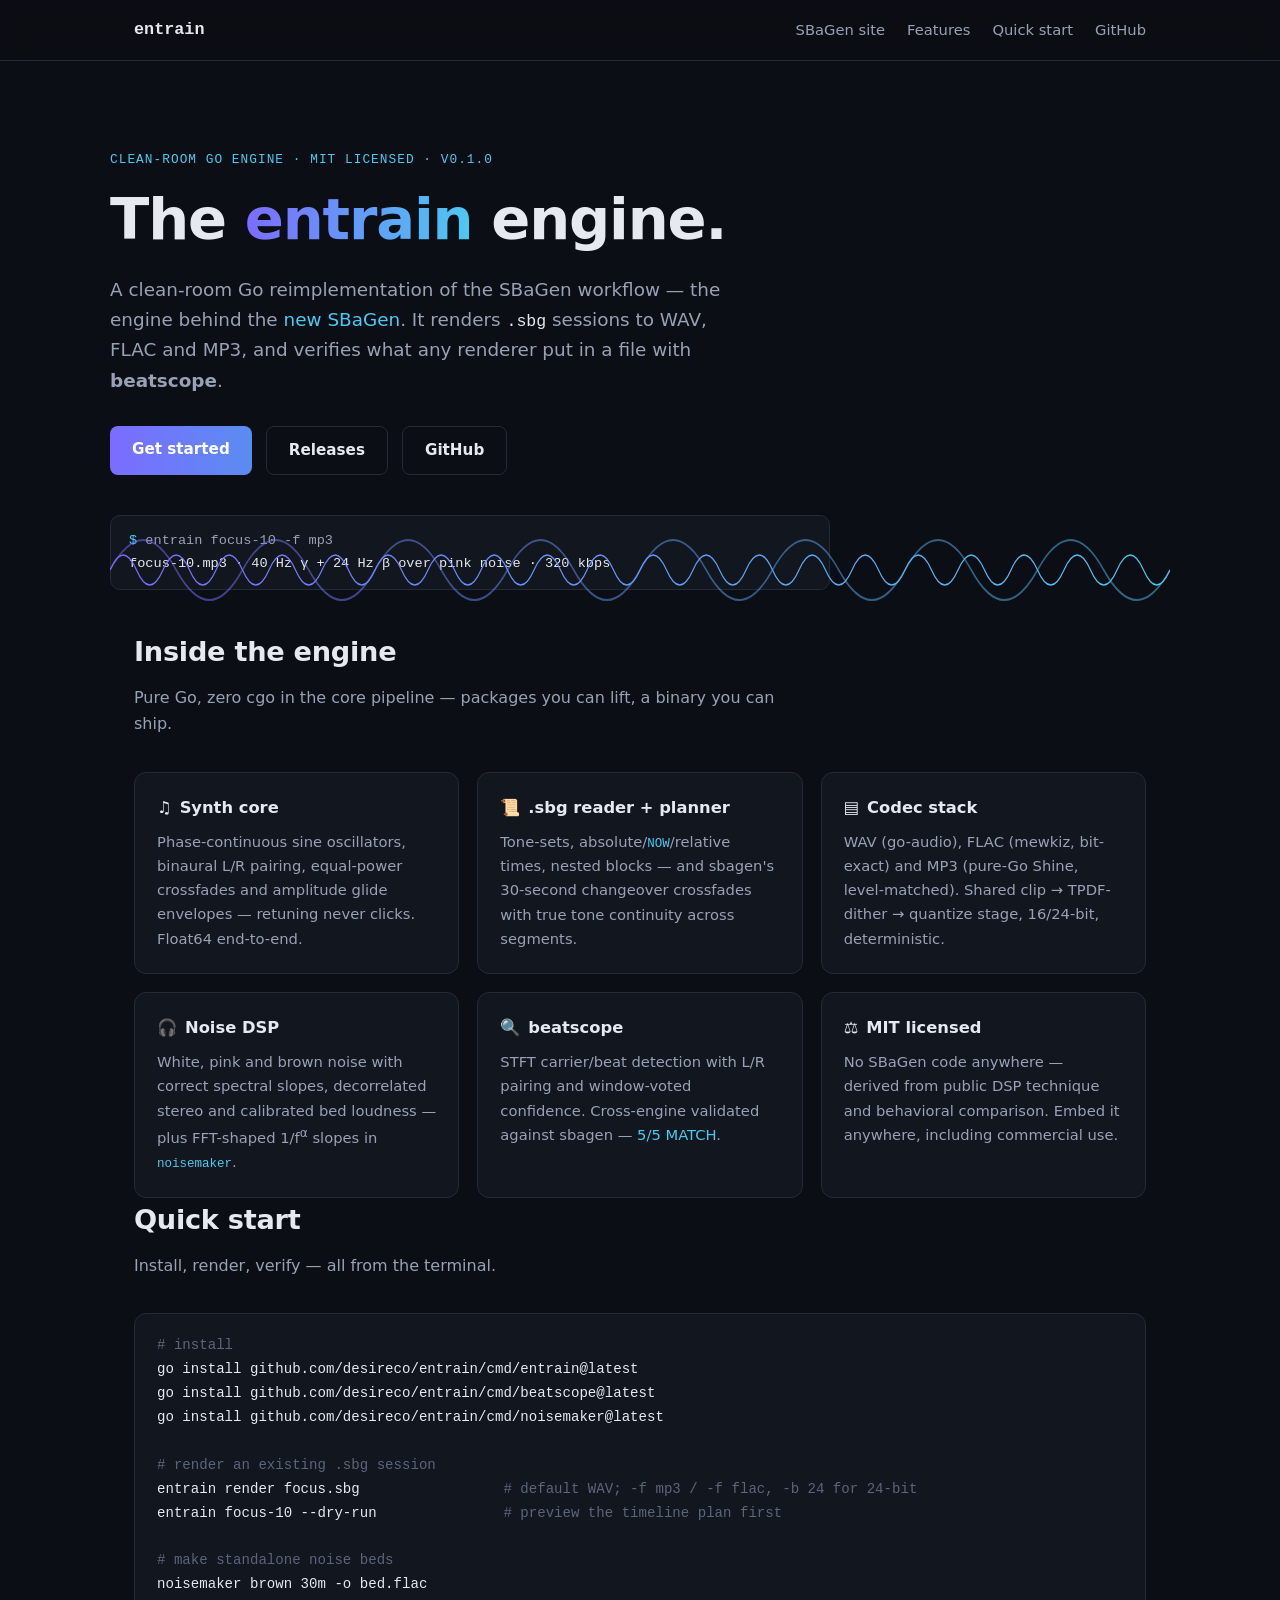
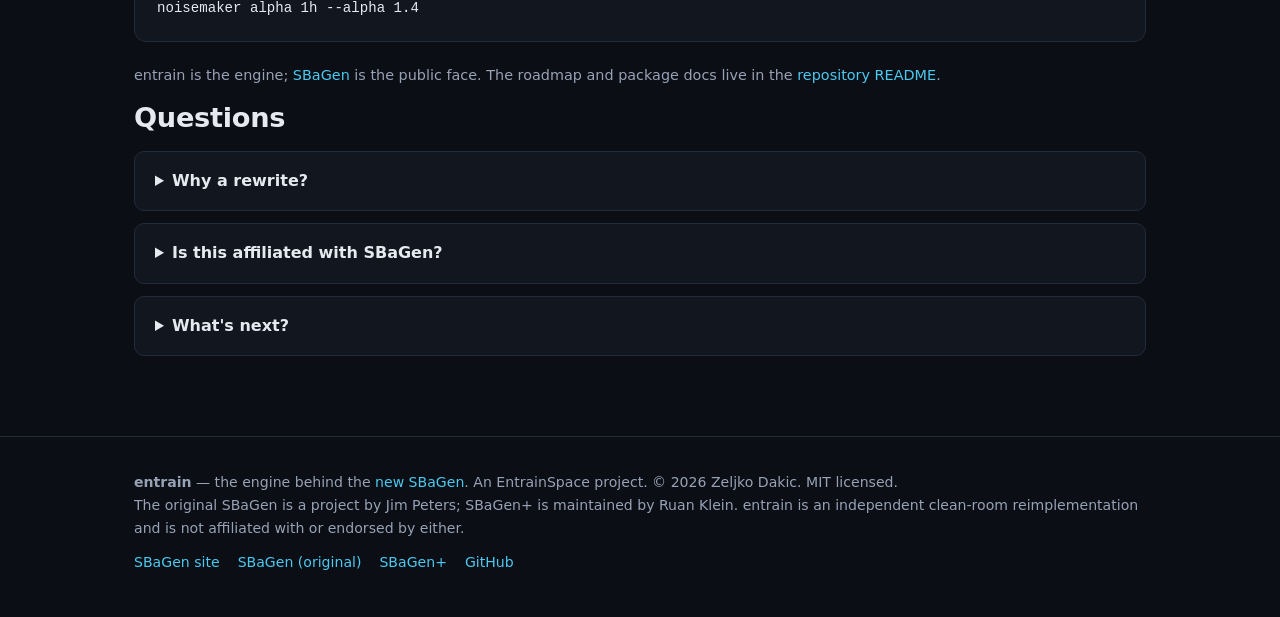
==== site/engine/index.html @ 79f9a6fe "site: two homepages — SBaGen at /, entrain engine page at /engine/ / stays the SBaGen-branded public" ====
<!doctype html>
<html lang="en">
<head>
<meta charset="utf-8">
<meta name="viewport" content="width=device-width, initial-scale=1">
<title>entrain — the clean-room Go engine behind the new SBaGen</title>
<meta name="description" content="entrain is a clean-room Go reimplementation of the SBaGen workflow: render .sbg sessions to WAV, FLAC and MP3, analyze audio with beatscope. Pure Go, MIT licensed.">
<link rel="canonical" href="https://desireco.github.io/entrain/engine/">
<meta property="og:title" content="entrain — the engine behind the new SBaGen">
<meta property="og:description" content="Clean-room Go engine: .sbg rendering to WAV/FLAC/MP3, noise DSP, beatscope analyzer. MIT licensed.">
<meta property="og:url" content="https://desireco.github.io/entrain/engine/">
<meta property="og:type" content="website">
<link rel="icon" href="data:image/svg+xml,%3Csvg xmlns='http://www.w3.org/2000/svg' viewBox='0 0 32 32'%3E%3Crect width='32' height='32' rx='7' fill='%237c6cff'/%3E%3Cpath d='M4 16 Q 8 6 12 16 T 20 16 T 28 16' stroke='white' stroke-width='2.5' fill='none' stroke-linecap='round'/%3E%3C/svg%3E">
<style>
  :root {
    --bg: #0b0e14;
    --panel: #12161f;
    --border: #232a38;
    --text: #e6e9f0;
    --muted: #98a2b6;
    --accent: #7c6cff;
    --accent2: #4cc9f0;
    --mono: ui-monospace, "SF Mono", "Cascadia Code", Menlo, Consolas, monospace;
  }
  * { box-sizing: border-box; margin: 0; padding: 0; }
  html { scroll-behavior: smooth; }
  body {
    background: var(--bg);
    color: var(--text);
    font: 16px/1.65 system-ui, -apple-system, "Segoe UI", Roboto, sans-serif;
    -webkit-font-smoothing: antialiased;
  }
  a { color: var(--accent2); text-decoration: none; }
  a:hover { text-decoration: underline; }
  .container { max-width: 1060px; margin: 0 auto; padding: 0 24px; }

  header.nav {
    position: sticky; top: 0; z-index: 10;
    background: rgba(11, 14, 20, 0.82);
    backdrop-filter: blur(10px);
    border-bottom: 1px solid var(--border);
  }
  .nav-inner { display: flex; align-items: center; justify-content: space-between; height: 60px; }
  .brand { font-family: var(--mono); font-weight: 700; font-size: 1.05rem; color: var(--text); }
  .brand:hover { text-decoration: none; color: var(--accent2); }
  .nav nav { display: flex; gap: 22px; flex-wrap: wrap; }
  .nav nav a { color: var(--muted); font-size: 0.92rem; }
  .nav nav a:hover { color: var(--text); text-decoration: none; }

  .hero { position: relative; padding: 88px 0 40px; overflow: hidden; }
  .kicker {
    font-family: var(--mono); font-size: 0.8rem; letter-spacing: 0.08em;
    text-transform: uppercase; color: var(--accent2); margin-bottom: 18px;
  }
  h1 { font-size: clamp(2.4rem, 6vw, 3.6rem); line-height: 1.12; letter-spacing: -0.02em; }
  h1 .grad {
    background: linear-gradient(90deg, var(--accent), var(--accent2));
    -webkit-background-clip: text; background-clip: text; color: transparent;
  }
  .lede { max-width: 640px; margin: 22px 0 30px; font-size: 1.15rem; color: var(--muted); }
  .lede code { font-family: var(--mono); font-size: 0.9em; color: var(--text); }
  .cta { display: flex; gap: 14px; flex-wrap: wrap; margin-bottom: 40px; }
  .btn {
    display: inline-block; padding: 11px 22px; border-radius: 8px;
    font-weight: 600; font-size: 0.95rem; border: 1px solid var(--border);
    color: var(--text); transition: border-color .15s, transform .15s;
  }
  .btn:hover { text-decoration: none; border-color: var(--accent2); transform: translateY(-1px); }
  .btn.primary {
    background: linear-gradient(90deg, var(--accent), #5a8df0);
    border: none; color: #fff;
  }
  .term {
    font-family: var(--mono); font-size: 0.85rem;
    background: var(--panel); border: 1px solid var(--border); border-radius: 10px;
    padding: 14px 18px; max-width: 720px; overflow-x: auto; color: var(--muted);
  }
  .term .p { color: var(--accent2); }
  .term .o { color: var(--text); }
  .wave { position: absolute; inset: auto 0 0; height: 120px; pointer-events: none; }
  .wave svg { width: 100%; height: 100%; display: block; }
  .wave .fast { animation: pulse 4s ease-in-out infinite; }
  @keyframes pulse { 0%, 100% { opacity: 0.25; } 50% { opacity: 0.55; } }
  @media (prefers-reduced-motion: reduce) { .wave .fast { animation: none; } html { scroll-behavior: auto; } }

  section { padding: 72px 0 12px; }
  h2 { font-size: 1.7rem; letter-spacing: -0.01em; margin-bottom: 10px; }
  .section-lede { color: var(--muted); max-width: 680px; margin-bottom: 34px; }

  .features { display: grid; grid-template-columns: repeat(auto-fit, minmax(280px, 1fr)); gap: 18px; }
  .feat { background: var(--panel); border: 1px solid var(--border); border-radius: 12px; padding: 22px; }
  .feat h3 { font-size: 1.02rem; margin-bottom: 8px; }
  .feat h3 .ic { margin-right: 8px; }
  .feat p { color: var(--muted); font-size: 0.92rem; }
  .feat code { font-family: var(--mono); font-size: 0.85em; color: var(--accent2); }

  pre.block {
    font-family: var(--mono); font-size: 0.88rem; line-height: 1.7;
    background: var(--panel); border: 1px solid var(--border); border-radius: 12px;
    padding: 20px 22px; overflow-x: auto; margin: 14px 0 22px;
  }
  pre.block .c { color: #5b657a; }
  .note { color: var(--muted); font-size: 0.9rem; margin-bottom: 8px; }

  .faq details {
    background: var(--panel); border: 1px solid var(--border); border-radius: 10px;
    padding: 16px 20px; margin-bottom: 12px;
  }
  .faq summary { cursor: pointer; font-weight: 600; }
  .faq details p { color: var(--muted); margin-top: 10px; font-size: 0.94rem; }

  footer {
    margin-top: 80px; border-top: 1px solid var(--border);
    padding: 34px 0 44px; color: var(--muted); font-size: 0.88rem;
  }
  footer .links { margin-top: 10px; display: flex; gap: 18px; flex-wrap: wrap; }
</style>
</head>
<body>

<header class="nav">
  <div class="container nav-inner">
    <a class="brand" href="#">entrain</a>
    <nav>
      <a href="../">SBaGen site</a>
      <a href="#features">Features</a>
      <a href="#quickstart">Quick start</a>
      <a href="https://github.com/desireco/entrain">GitHub</a>
    </nav>
  </div>
</header>

<main>
  <section class="hero container">
    <p class="kicker">Clean-room Go engine &middot; MIT licensed &middot; v0.1.0</p>
    <h1>The <span class="grad">entrain</span> engine.</h1>
    <p class="lede">
      A clean-room Go reimplementation of the SBaGen workflow — the engine behind the
      <a href="../">new SBaGen</a>. It renders <code>.sbg</code> sessions to WAV, FLAC and MP3,
      and verifies what any renderer put in a file with <strong>beatscope</strong>.
    </p>
    <div class="cta">
      <a class="btn primary" href="#quickstart">Get started</a>
      <a class="btn" href="https://github.com/desireco/entrain/releases">Releases</a>
      <a class="btn" href="https://github.com/desireco/entrain">GitHub</a>
    </div>
    <pre class="term"><span class="p">$</span> entrain focus-10 -f mp3
<span class="o">focus-10.mp3 &middot; 40 Hz γ + 24 Hz β over pink noise &middot; 320 kbps</span></pre>
    <div class="wave" aria-hidden="true">
      <svg viewBox="0 0 1600 120" preserveAspectRatio="none">
        <defs>
          <linearGradient id="wg" x1="0" y1="0" x2="1" y2="0">
            <stop offset="0" stop-color="#7c6cff"/>
            <stop offset="1" stop-color="#4cc9f0"/>
          </linearGradient>
        </defs>
        <path fill="none" stroke="url(#wg)" stroke-width="2" opacity="0.5"
          d="M0 60 Q 50 0 100 60 T 200 60 T 300 60 T 400 60 T 500 60 T 600 60 T 700 60 T 800 60 T 900 60 T 1000 60 T 1100 60 T 1200 60 T 1300 60 T 1400 60 T 1500 60 T 1600 60"/>
        <path class="fast" fill="none" stroke="url(#wg)" stroke-width="1.5"
          d="M0 60 Q 20 30 40 60 T 80 60 T 120 60 T 160 60 T 200 60 T 240 60 T 280 60 T 320 60 T 360 60 T 400 60 T 440 60 T 480 60 T 520 60 T 560 60 T 600 60 T 640 60 T 680 60 T 720 60 T 760 60 T 800 60 T 840 60 T 880 60 T 920 60 T 960 60 T 1000 60 T 1040 60 T 1080 60 T 1120 60 T 1160 60 T 1200 60 T 1240 60 T 1280 60 T 1320 60 T 1360 60 T 1400 60 T 1440 60 T 1480 60 T 1520 60 T 1560 60 T 1600 60"/>
      </svg>
    </div>
  </section>

  <section id="features" class="container">
    <h2>Inside the engine</h2>
    <p class="section-lede">Pure Go, zero cgo in the core pipeline — packages you can lift, a binary you can ship.</p>
    <div class="features">
      <div class="feat">
        <h3><span class="ic">&#9835;</span>Synth core</h3>
        <p>Phase-continuous sine oscillators, binaural L/R pairing, equal-power crossfades and
           amplitude glide envelopes — retuning never clicks. Float64 end-to-end.</p>
      </div>
      <div class="feat">
        <h3><span class="ic">&#128220;</span>.sbg reader + planner</h3>
        <p>Tone-sets, absolute/<code>NOW</code>/relative times, nested blocks — and sbagen's
           30-second changeover crossfades with true tone continuity across segments.</p>
      </div>
      <div class="feat">
        <h3><span class="ic">&#9636;</span>Codec stack</h3>
        <p>WAV (go-audio), FLAC (mewkiz, bit-exact) and MP3 (pure-Go Shine, level-matched).
           Shared clip &rarr; TPDF-dither &rarr; quantize stage, 16/24-bit, deterministic.</p>
      </div>
      <div class="feat">
        <h3><span class="ic">&#127911;</span>Noise DSP</h3>
        <p>White, pink and brown noise with correct spectral slopes, decorrelated stereo and
           calibrated bed loudness — plus FFT-shaped 1/f<sup>&alpha;</sup> slopes in
           <code>noisemaker</code>.</p>
      </div>
      <div class="feat">
        <h3><span class="ic">&#128269;</span>beatscope</h3>
        <p>STFT carrier/beat detection with L/R pairing and window-voted confidence.
           Cross-engine validated against sbagen —
           <a href="https://github.com/desireco/entrain/blob/main/docs/validation.md">5/5 MATCH</a>.</p>
      </div>
      <div class="feat">
        <h3><span class="ic">&#9878;</span>MIT licensed</h3>
        <p>No SBaGen code anywhere — derived from public DSP technique and behavioral
           comparison. Embed it anywhere, including commercial use.</p>
      </div>
    </div>
  </section>

  <section id="quickstart" class="container">
    <h2>Quick start</h2>
    <p class="section-lede">Install, render, verify — all from the terminal.</p>
<pre class="block"><span class="c"># install</span>
go install github.com/desireco/entrain/cmd/entrain@latest
go install github.com/desireco/entrain/cmd/beatscope@latest
go install github.com/desireco/entrain/cmd/noisemaker@latest

<span class="c"># render an existing .sbg session</span>
entrain render focus.sbg                 <span class="c"># default WAV; -f mp3 / -f flac, -b 24 for 24-bit</span>
entrain focus-10 --dry-run               <span class="c"># preview the timeline plan first</span>

<span class="c"># make standalone noise beds</span>
noisemaker brown 30m -o bed.flac
noisemaker alpha 1h --alpha 1.4</pre>
    <p class="note">entrain is the engine; <a href="../">SBaGen</a> is the public face.
       The roadmap and package docs live in the
       <a href="https://github.com/desireco/entrain">repository README</a>.</p>
  </section>

  <section id="faq" class="container faq">
    <h2>Questions</h2>
    <details>
      <summary>Why a rewrite?</summary>
      <p>SBaGen (Jim Peters) is wonderful 2000s software — powerful, battle-tested, and GPLv2
         with a bespoke C codebase. entrain keeps the functionality and modernizes everything
         around it: permissive license, static binaries, modern formats. The full rationale is
         in the <a href="https://github.com/desireco/entrain/blob/main/docs/migration-plan.md">migration plan</a>.</p>
    </details>
    <details>
      <summary>Is this affiliated with SBaGen?</summary>
      <p>No. entrain is an independent clean-room reimplementation — no SBaGen code was read or
         copied, and it is not endorsed by Jim Peters. For the classic tool, see
         <a href="https://uazu.net/sbagen/">uazu.net/sbagen</a>; for the community fork, see
         <a href="https://github.com/ruanklein/sbagen-plus">SBaGen+</a>.</p>
    </details>
    <details>
      <summary>What's next?</summary>
      <p>A native TOML session format ("trains"), EMDR bilateral voices, live playback, and a
         web player — see the
         <a href="https://github.com/desireco/entrain#status--roadmap">roadmap</a>.</p>
    </details>
  </section>
</main>

<footer>
  <div class="container">
    <p><strong>entrain</strong> — the engine behind the
       <a href="../">new SBaGen</a>. An EntrainSpace project. &copy; 2026 Zeljko Dakic. MIT licensed.</p>
    <p>The original SBaGen is a project by Jim Peters; SBaGen+ is maintained by Ruan Klein.
       entrain is an independent clean-room reimplementation and is not affiliated with or endorsed by either.</p>
    <div class="links">
      <a href="../">SBaGen site</a>
      <a href="https://uazu.net/sbagen/">SBaGen (original)</a>
      <a href="https://github.com/ruanklein/sbagen-plus">SBaGen+</a>
      <a href="https://github.com/desireco/entrain">GitHub</a>
    </div>
  </div>
</footer>

</body>
</html>
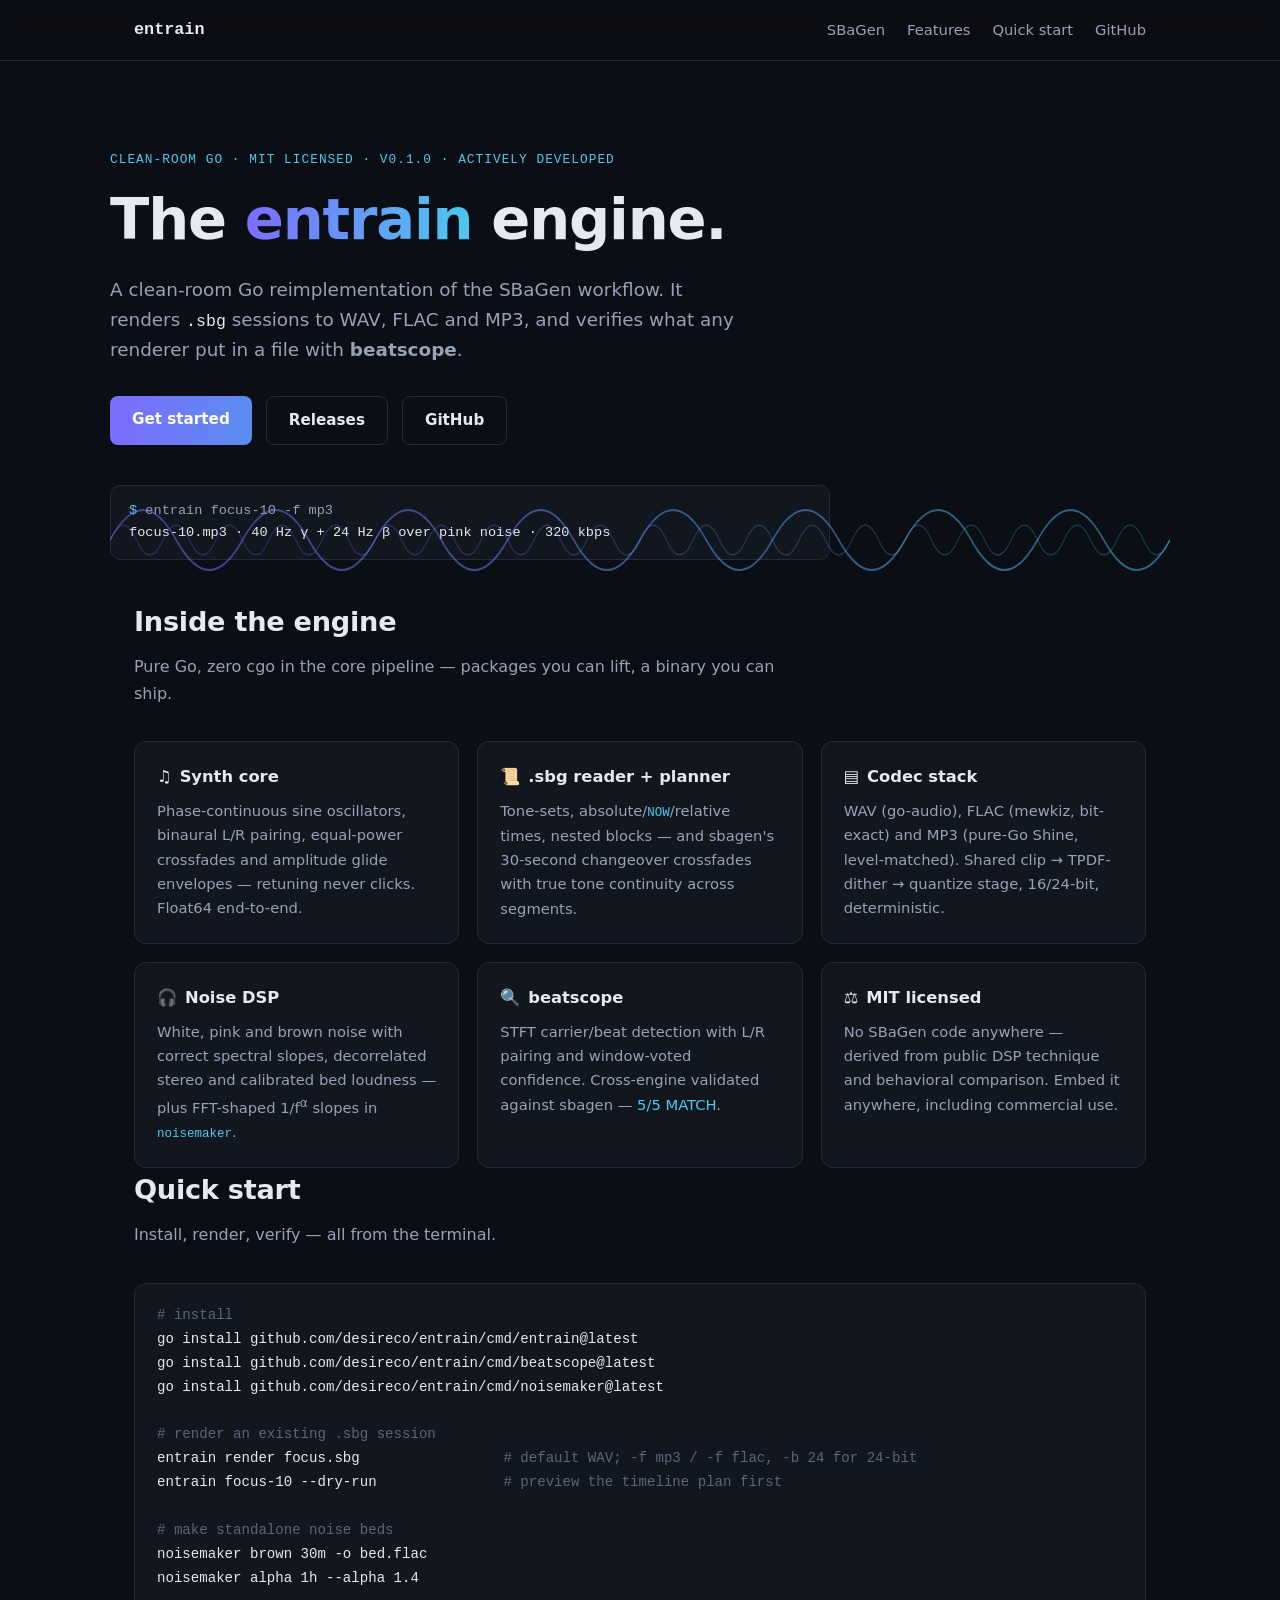
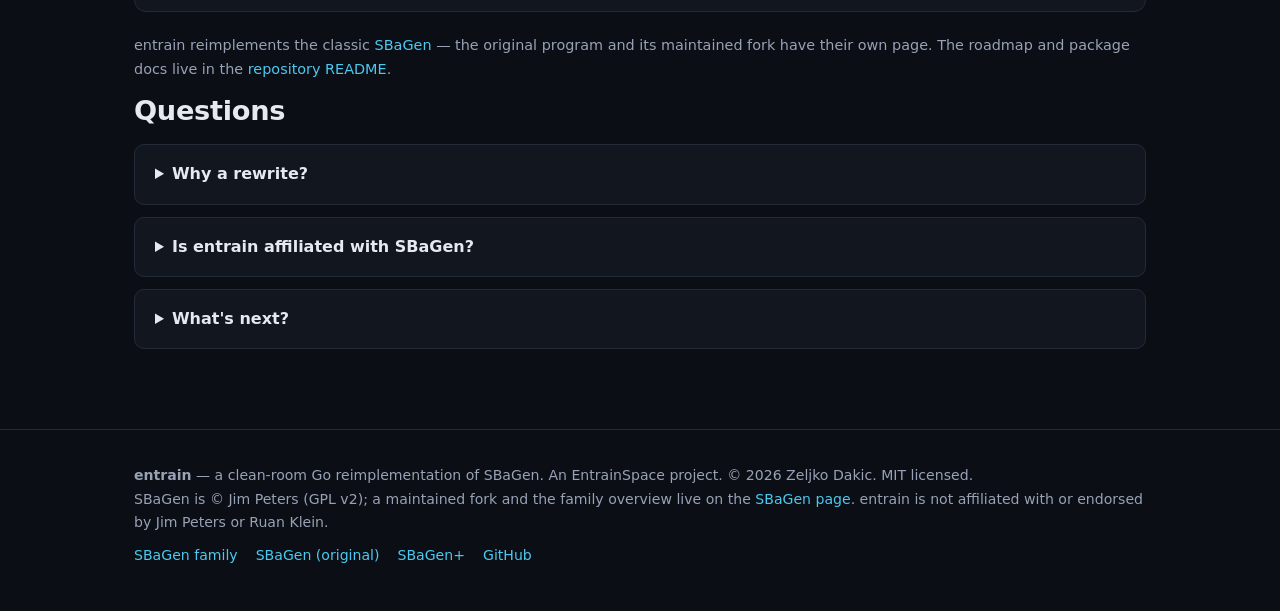
==== commit 8627170f: "site: SBaGen family homepage at /sbagen/, entrain promoted to site root /sbagen/ is the SBaGen homep" ====
--- a/site/engine/index.html
+++ b/site/engine/index.html
@@ -2,264 +2,11 @@
 <html lang="en">
 <head>
 <meta charset="utf-8">
-<meta name="viewport" content="width=device-width, initial-scale=1">
-<title>entrain — the clean-room Go engine behind the new SBaGen</title>
-<meta name="description" content="entrain is a clean-room Go reimplementation of the SBaGen workflow: render .sbg sessions to WAV, FLAC and MP3, analyze audio with beatscope. Pure Go, MIT licensed.">
-<link rel="canonical" href="https://desireco.github.io/entrain/engine/">
-<meta property="og:title" content="entrain — the engine behind the new SBaGen">
-<meta property="og:description" content="Clean-room Go engine: .sbg rendering to WAV/FLAC/MP3, noise DSP, beatscope analyzer. MIT licensed.">
-<meta property="og:url" content="https://desireco.github.io/entrain/engine/">
-<meta property="og:type" content="website">
-<link rel="icon" href="data:image/svg+xml,%3Csvg xmlns='http://www.w3.org/2000/svg' viewBox='0 0 32 32'%3E%3Crect width='32' height='32' rx='7' fill='%237c6cff'/%3E%3Cpath d='M4 16 Q 8 6 12 16 T 20 16 T 28 16' stroke='white' stroke-width='2.5' fill='none' stroke-linecap='round'/%3E%3C/svg%3E">
-<style>
-  :root {
-    --bg: #0b0e14;
-    --panel: #12161f;
-    --border: #232a38;
-    --text: #e6e9f0;
-    --muted: #98a2b6;
-    --accent: #7c6cff;
-    --accent2: #4cc9f0;
-    --mono: ui-monospace, "SF Mono", "Cascadia Code", Menlo, Consolas, monospace;
-  }
-  * { box-sizing: border-box; margin: 0; padding: 0; }
-  html { scroll-behavior: smooth; }
-  body {
-    background: var(--bg);
-    color: var(--text);
-    font: 16px/1.65 system-ui, -apple-system, "Segoe UI", Roboto, sans-serif;
-    -webkit-font-smoothing: antialiased;
-  }
-  a { color: var(--accent2); text-decoration: none; }
-  a:hover { text-decoration: underline; }
-  .container { max-width: 1060px; margin: 0 auto; padding: 0 24px; }
-
-  header.nav {
-    position: sticky; top: 0; z-index: 10;
-    background: rgba(11, 14, 20, 0.82);
-    backdrop-filter: blur(10px);
-    border-bottom: 1px solid var(--border);
-  }
-  .nav-inner { display: flex; align-items: center; justify-content: space-between; height: 60px; }
-  .brand { font-family: var(--mono); font-weight: 700; font-size: 1.05rem; color: var(--text); }
-  .brand:hover { text-decoration: none; color: var(--accent2); }
-  .nav nav { display: flex; gap: 22px; flex-wrap: wrap; }
-  .nav nav a { color: var(--muted); font-size: 0.92rem; }
-  .nav nav a:hover { color: var(--text); text-decoration: none; }
-
-  .hero { position: relative; padding: 88px 0 40px; overflow: hidden; }
-  .kicker {
-    font-family: var(--mono); font-size: 0.8rem; letter-spacing: 0.08em;
-    text-transform: uppercase; color: var(--accent2); margin-bottom: 18px;
-  }
-  h1 { font-size: clamp(2.4rem, 6vw, 3.6rem); line-height: 1.12; letter-spacing: -0.02em; }
-  h1 .grad {
-    background: linear-gradient(90deg, var(--accent), var(--accent2));
-    -webkit-background-clip: text; background-clip: text; color: transparent;
-  }
-  .lede { max-width: 640px; margin: 22px 0 30px; font-size: 1.15rem; color: var(--muted); }
-  .lede code { font-family: var(--mono); font-size: 0.9em; color: var(--text); }
-  .cta { display: flex; gap: 14px; flex-wrap: wrap; margin-bottom: 40px; }
-  .btn {
-    display: inline-block; padding: 11px 22px; border-radius: 8px;
-    font-weight: 600; font-size: 0.95rem; border: 1px solid var(--border);
-    color: var(--text); transition: border-color .15s, transform .15s;
-  }
-  .btn:hover { text-decoration: none; border-color: var(--accent2); transform: translateY(-1px); }
-  .btn.primary {
-    background: linear-gradient(90deg, var(--accent), #5a8df0);
-    border: none; color: #fff;
-  }
-  .term {
-    font-family: var(--mono); font-size: 0.85rem;
-    background: var(--panel); border: 1px solid var(--border); border-radius: 10px;
-    padding: 14px 18px; max-width: 720px; overflow-x: auto; color: var(--muted);
-  }
-  .term .p { color: var(--accent2); }
-  .term .o { color: var(--text); }
-  .wave { position: absolute; inset: auto 0 0; height: 120px; pointer-events: none; }
-  .wave svg { width: 100%; height: 100%; display: block; }
-  .wave .fast { animation: pulse 4s ease-in-out infinite; }
-  @keyframes pulse { 0%, 100% { opacity: 0.25; } 50% { opacity: 0.55; } }
-  @media (prefers-reduced-motion: reduce) { .wave .fast { animation: none; } html { scroll-behavior: auto; } }
-
-  section { padding: 72px 0 12px; }
-  h2 { font-size: 1.7rem; letter-spacing: -0.01em; margin-bottom: 10px; }
-  .section-lede { color: var(--muted); max-width: 680px; margin-bottom: 34px; }
-
-  .features { display: grid; grid-template-columns: repeat(auto-fit, minmax(280px, 1fr)); gap: 18px; }
-  .feat { background: var(--panel); border: 1px solid var(--border); border-radius: 12px; padding: 22px; }
-  .feat h3 { font-size: 1.02rem; margin-bottom: 8px; }
-  .feat h3 .ic { margin-right: 8px; }
-  .feat p { color: var(--muted); font-size: 0.92rem; }
-  .feat code { font-family: var(--mono); font-size: 0.85em; color: var(--accent2); }
-
-  pre.block {
-    font-family: var(--mono); font-size: 0.88rem; line-height: 1.7;
-    background: var(--panel); border: 1px solid var(--border); border-radius: 12px;
-    padding: 20px 22px; overflow-x: auto; margin: 14px 0 22px;
-  }
-  pre.block .c { color: #5b657a; }
-  .note { color: var(--muted); font-size: 0.9rem; margin-bottom: 8px; }
-
-  .faq details {
-    background: var(--panel); border: 1px solid var(--border); border-radius: 10px;
-    padding: 16px 20px; margin-bottom: 12px;
-  }
-  .faq summary { cursor: pointer; font-weight: 600; }
-  .faq details p { color: var(--muted); margin-top: 10px; font-size: 0.94rem; }
-
-  footer {
-    margin-top: 80px; border-top: 1px solid var(--border);
-    padding: 34px 0 44px; color: var(--muted); font-size: 0.88rem;
-  }
-  footer .links { margin-top: 10px; display: flex; gap: 18px; flex-wrap: wrap; }
-</style>
+<meta http-equiv="refresh" content="0; url=../">
+<link rel="canonical" href="https://desireco.github.io/entrain/">
+<title>entrain — moved</title>
 </head>
 <body>
-
-<header class="nav">
-  <div class="container nav-inner">
-    <a class="brand" href="#">entrain</a>
-    <nav>
-      <a href="../">SBaGen site</a>
-      <a href="#features">Features</a>
-      <a href="#quickstart">Quick start</a>
-      <a href="https://github.com/desireco/entrain">GitHub</a>
-    </nav>
-  </div>
-</header>
-
-<main>
-  <section class="hero container">
-    <p class="kicker">Clean-room Go engine &middot; MIT licensed &middot; v0.1.0</p>
-    <h1>The <span class="grad">entrain</span> engine.</h1>
-    <p class="lede">
-      A clean-room Go reimplementation of the SBaGen workflow — the engine behind the
-      <a href="../">new SBaGen</a>. It renders <code>.sbg</code> sessions to WAV, FLAC and MP3,
-      and verifies what any renderer put in a file with <strong>beatscope</strong>.
-    </p>
-    <div class="cta">
-      <a class="btn primary" href="#quickstart">Get started</a>
-      <a class="btn" href="https://github.com/desireco/entrain/releases">Releases</a>
-      <a class="btn" href="https://github.com/desireco/entrain">GitHub</a>
-    </div>
-    <pre class="term"><span class="p">$</span> entrain focus-10 -f mp3
-<span class="o">focus-10.mp3 &middot; 40 Hz γ + 24 Hz β over pink noise &middot; 320 kbps</span></pre>
-    <div class="wave" aria-hidden="true">
-      <svg viewBox="0 0 1600 120" preserveAspectRatio="none">
-        <defs>
-          <linearGradient id="wg" x1="0" y1="0" x2="1" y2="0">
-            <stop offset="0" stop-color="#7c6cff"/>
-            <stop offset="1" stop-color="#4cc9f0"/>
-          </linearGradient>
-        </defs>
-        <path fill="none" stroke="url(#wg)" stroke-width="2" opacity="0.5"
-          d="M0 60 Q 50 0 100 60 T 200 60 T 300 60 T 400 60 T 500 60 T 600 60 T 700 60 T 800 60 T 900 60 T 1000 60 T 1100 60 T 1200 60 T 1300 60 T 1400 60 T 1500 60 T 1600 60"/>
-        <path class="fast" fill="none" stroke="url(#wg)" stroke-width="1.5"
-          d="M0 60 Q 20 30 40 60 T 80 60 T 120 60 T 160 60 T 200 60 T 240 60 T 280 60 T 320 60 T 360 60 T 400 60 T 440 60 T 480 60 T 520 60 T 560 60 T 600 60 T 640 60 T 680 60 T 720 60 T 760 60 T 800 60 T 840 60 T 880 60 T 920 60 T 960 60 T 1000 60 T 1040 60 T 1080 60 T 1120 60 T 1160 60 T 1200 60 T 1240 60 T 1280 60 T 1320 60 T 1360 60 T 1400 60 T 1440 60 T 1480 60 T 1520 60 T 1560 60 T 1600 60"/>
-      </svg>
-    </div>
-  </section>
-
-  <section id="features" class="container">
-    <h2>Inside the engine</h2>
-    <p class="section-lede">Pure Go, zero cgo in the core pipeline — packages you can lift, a binary you can ship.</p>
-    <div class="features">
-      <div class="feat">
-        <h3><span class="ic">&#9835;</span>Synth core</h3>
-        <p>Phase-continuous sine oscillators, binaural L/R pairing, equal-power crossfades and
-           amplitude glide envelopes — retuning never clicks. Float64 end-to-end.</p>
-      </div>
-      <div class="feat">
-        <h3><span class="ic">&#128220;</span>.sbg reader + planner</h3>
-        <p>Tone-sets, absolute/<code>NOW</code>/relative times, nested blocks — and sbagen's
-           30-second changeover crossfades with true tone continuity across segments.</p>
-      </div>
-      <div class="feat">
-        <h3><span class="ic">&#9636;</span>Codec stack</h3>
-        <p>WAV (go-audio), FLAC (mewkiz, bit-exact) and MP3 (pure-Go Shine, level-matched).
-           Shared clip &rarr; TPDF-dither &rarr; quantize stage, 16/24-bit, deterministic.</p>
-      </div>
-      <div class="feat">
-        <h3><span class="ic">&#127911;</span>Noise DSP</h3>
-        <p>White, pink and brown noise with correct spectral slopes, decorrelated stereo and
-           calibrated bed loudness — plus FFT-shaped 1/f<sup>&alpha;</sup> slopes in
-           <code>noisemaker</code>.</p>
-      </div>
-      <div class="feat">
-        <h3><span class="ic">&#128269;</span>beatscope</h3>
-        <p>STFT carrier/beat detection with L/R pairing and window-voted confidence.
-           Cross-engine validated against sbagen —
-           <a href="https://github.com/desireco/entrain/blob/main/docs/validation.md">5/5 MATCH</a>.</p>
-      </div>
-      <div class="feat">
-        <h3><span class="ic">&#9878;</span>MIT licensed</h3>
-        <p>No SBaGen code anywhere — derived from public DSP technique and behavioral
-           comparison. Embed it anywhere, including commercial use.</p>
-      </div>
-    </div>
-  </section>
-
-  <section id="quickstart" class="container">
-    <h2>Quick start</h2>
-    <p class="section-lede">Install, render, verify — all from the terminal.</p>
-<pre class="block"><span class="c"># install</span>
-go install github.com/desireco/entrain/cmd/entrain@latest
-go install github.com/desireco/entrain/cmd/beatscope@latest
-go install github.com/desireco/entrain/cmd/noisemaker@latest
-
-<span class="c"># render an existing .sbg session</span>
-entrain render focus.sbg                 <span class="c"># default WAV; -f mp3 / -f flac, -b 24 for 24-bit</span>
-entrain focus-10 --dry-run               <span class="c"># preview the timeline plan first</span>
-
-<span class="c"># make standalone noise beds</span>
-noisemaker brown 30m -o bed.flac
-noisemaker alpha 1h --alpha 1.4</pre>
-    <p class="note">entrain is the engine; <a href="../">SBaGen</a> is the public face.
-       The roadmap and package docs live in the
-       <a href="https://github.com/desireco/entrain">repository README</a>.</p>
-  </section>
-
-  <section id="faq" class="container faq">
-    <h2>Questions</h2>
-    <details>
-      <summary>Why a rewrite?</summary>
-      <p>SBaGen (Jim Peters) is wonderful 2000s software — powerful, battle-tested, and GPLv2
-         with a bespoke C codebase. entrain keeps the functionality and modernizes everything
-         around it: permissive license, static binaries, modern formats. The full rationale is
-         in the <a href="https://github.com/desireco/entrain/blob/main/docs/migration-plan.md">migration plan</a>.</p>
-    </details>
-    <details>
-      <summary>Is this affiliated with SBaGen?</summary>
-      <p>No. entrain is an independent clean-room reimplementation — no SBaGen code was read or
-         copied, and it is not endorsed by Jim Peters. For the classic tool, see
-         <a href="https://uazu.net/sbagen/">uazu.net/sbagen</a>; for the community fork, see
-         <a href="https://github.com/ruanklein/sbagen-plus">SBaGen+</a>.</p>
-    </details>
-    <details>
-      <summary>What's next?</summary>
-      <p>A native TOML session format ("trains"), EMDR bilateral voices, live playback, and a
-         web player — see the
-         <a href="https://github.com/desireco/entrain#status--roadmap">roadmap</a>.</p>
-    </details>
-  </section>
-</main>
-
-<footer>
-  <div class="container">
-    <p><strong>entrain</strong> — the engine behind the
-       <a href="../">new SBaGen</a>. An EntrainSpace project. &copy; 2026 Zeljko Dakic. MIT licensed.</p>
-    <p>The original SBaGen is a project by Jim Peters; SBaGen+ is maintained by Ruan Klein.
-       entrain is an independent clean-room reimplementation and is not affiliated with or endorsed by either.</p>
-    <div class="links">
-      <a href="../">SBaGen site</a>
-      <a href="https://uazu.net/sbagen/">SBaGen (original)</a>
-      <a href="https://github.com/ruanklein/sbagen-plus">SBaGen+</a>
-      <a href="https://github.com/desireco/entrain">GitHub</a>
-    </div>
-  </div>
-</footer>
-
+<p>The entrain homepage moved to the <a href="../">site root</a>.</p>
 </body>
 </html>
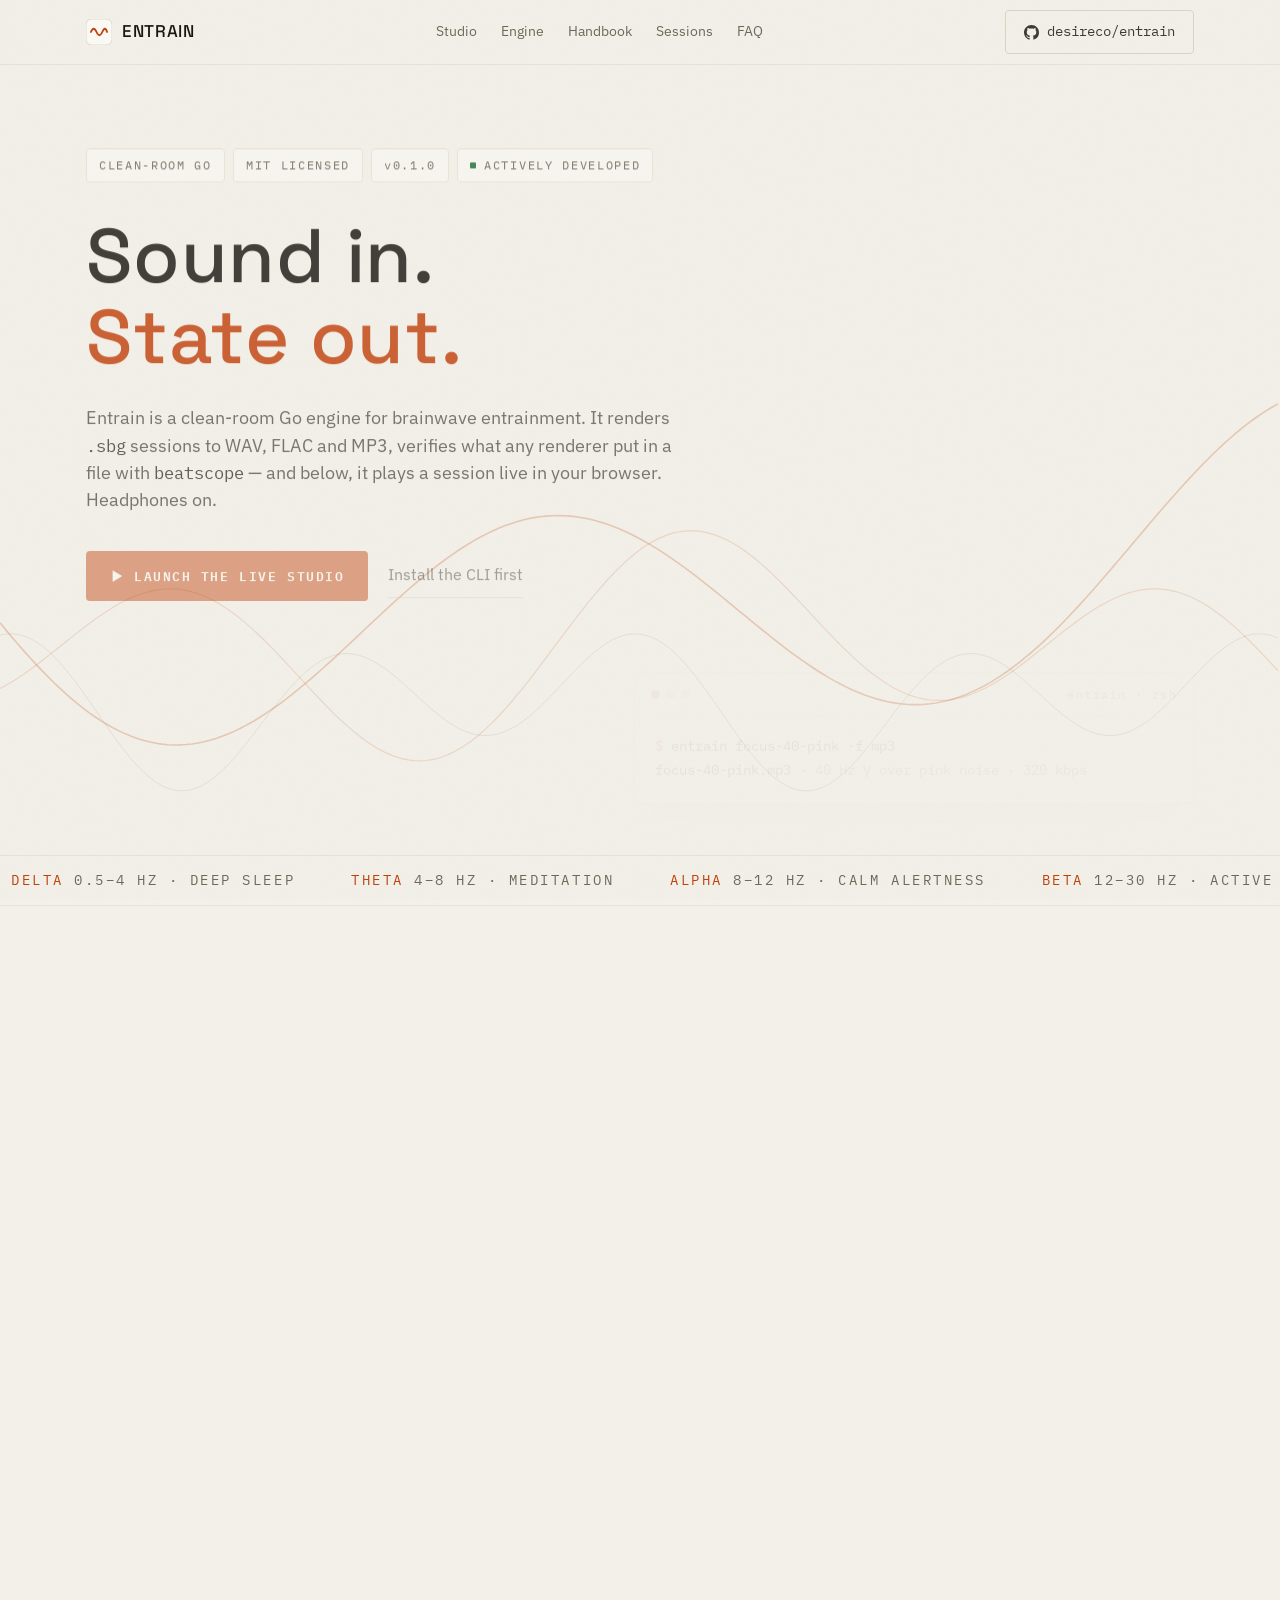
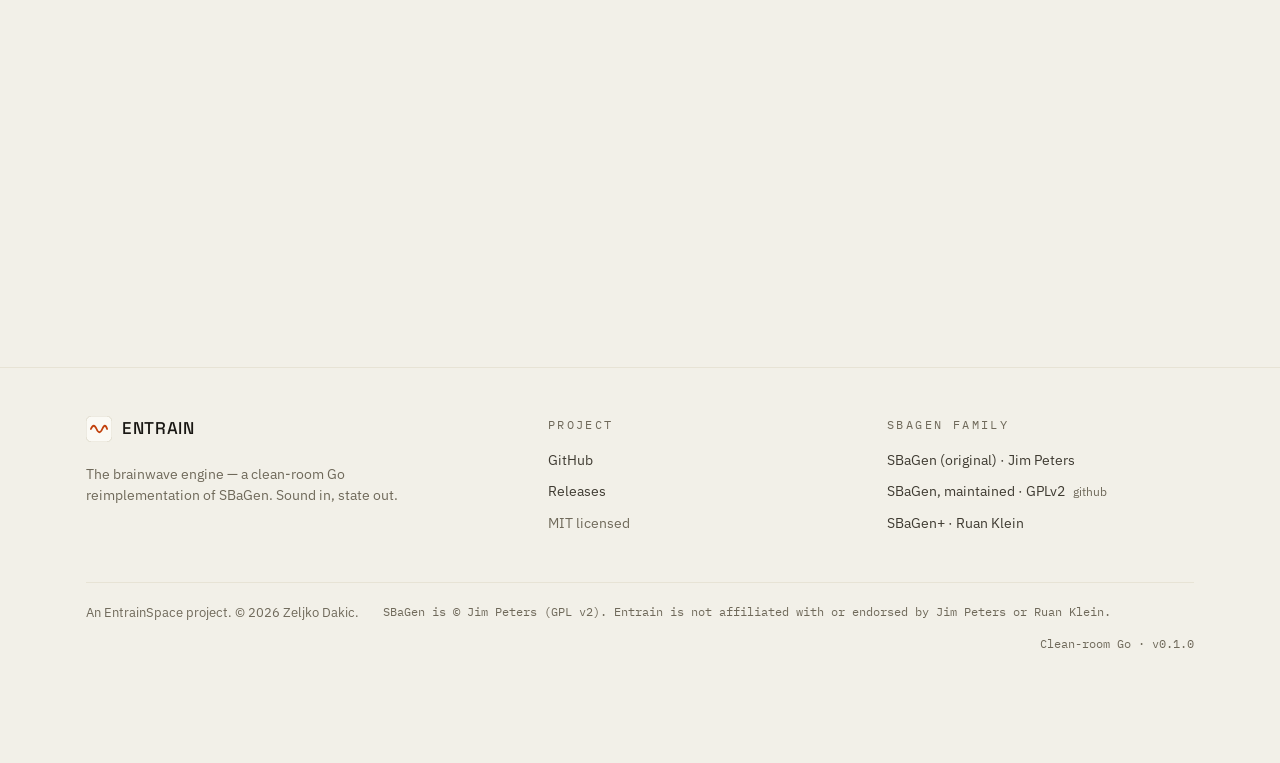
==== commit 453fca76: "site: serve the homepage at entrain.cc Points the canonical URL, og:url and the /engine/ redirect st" ====
--- a/site/engine/index.html
+++ b/site/engine/index.html
@@ -3,7 +3,7 @@
 <head>
 <meta charset="utf-8">
 <meta http-equiv="refresh" content="0; url=../">
-<link rel="canonical" href="https://desireco.github.io/entrain/">
+<link rel="canonical" href="https://entrain.cc/">
 <title>entrain — moved</title>
 </head>
 <body>
